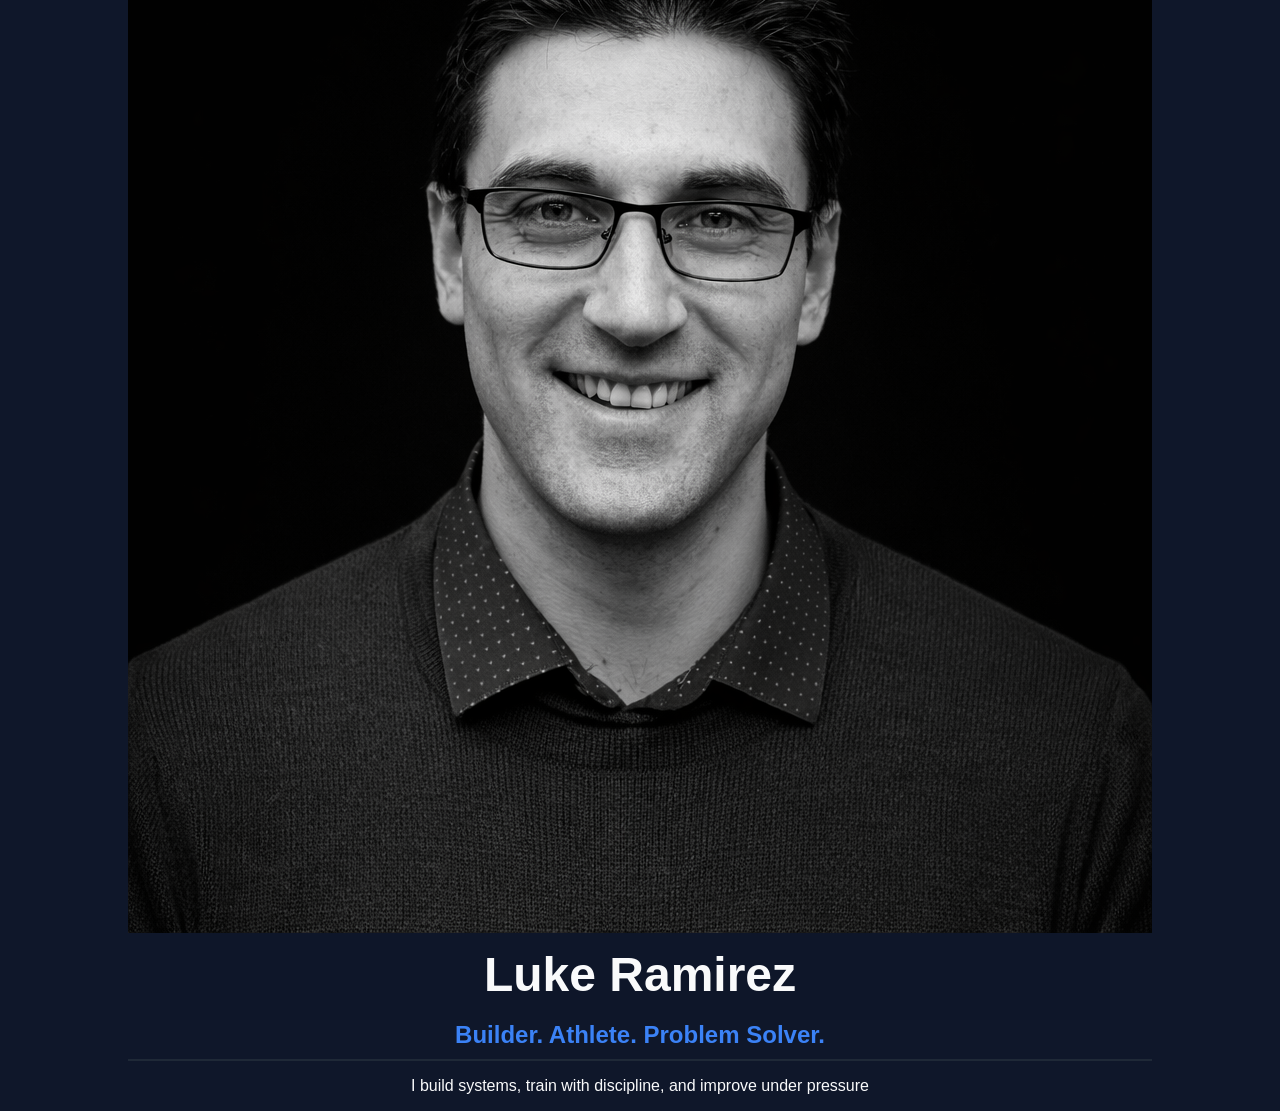
==== Index.html @ 67815a5f "first commit" ====
<!DOCTYPE html>
<html lang="en">
<head>
    <meta charset="UTF-8">
    <meta name="viewport" content="width=device-width, initial-scale=1.0">
    <title>Luke Ramirez Portfolio</title>
    <link rel="stylesheet" href="style.css">
</head>
<body>
    

    <section class="hero">
        <div class="overlay"></div>


        <div class="hero-content">
            <img src="images/1000000228.png" class="{profile-pic}">

            <h1>Luke Ramirez</h1>

            <h2> Builder. Athlete. Problem Solver.</h2>

            <p> I build systems, train with discipline, and improve under pressure</p>
        </div>
    </section>
</body>
</html>
---- style.css ----
body {
    margin: 0;
    font-family: Arial, sans-serif;
    background-color: #0f172a;
    color: #f9fafb;
}

/* HERO SECTION */
.hero {
    position: relative;
    height: 100vh;
    background: url('https://images.unsplash.com/photo-1501785888041-af3ef285b470') center/cover;
    display: flex;
    align-items: center;
    justify-content: center;
    text-align: center;
}

.overlay {
    position: absolute;
    width: 100%;
    height: 100%;
    background: rgba(15, 23, 42, 0.85);
}

.hero-content {
    position: relative;
    z-index: 1;
}

.profile-pic {
    width: 120px;
    height: 120px;
    border-radius: 50%;
    border: 3px solid #3b82f6;
    margin-bottom: 20px;
}

.hero h1 {
    font-size: 3rem;
    margin: 10px 0;
}

.hero h2 {
    color: #3b82f6;
    margin-bottom: 15px;
}

/* SECTIONS */
section {
    padding: 60px 20px;
    max-width: 900px;
    margin: auto;
}

h2 {
    border-bottom: 2px solid #1f2937;
    padding-bottom: 10px;
}

/* PROJECT CARD */
.project {
    background: #111827;
    padding: 20px;
    margin-top: 20px;
    border-radius: 10px;
    border: 1px solid #1f2937;
}

/* LISTS */
ul {
    list-style: none;
    padding: 0;
}

li {
    margin: 10px 0;
    color: #9ca3af;
}
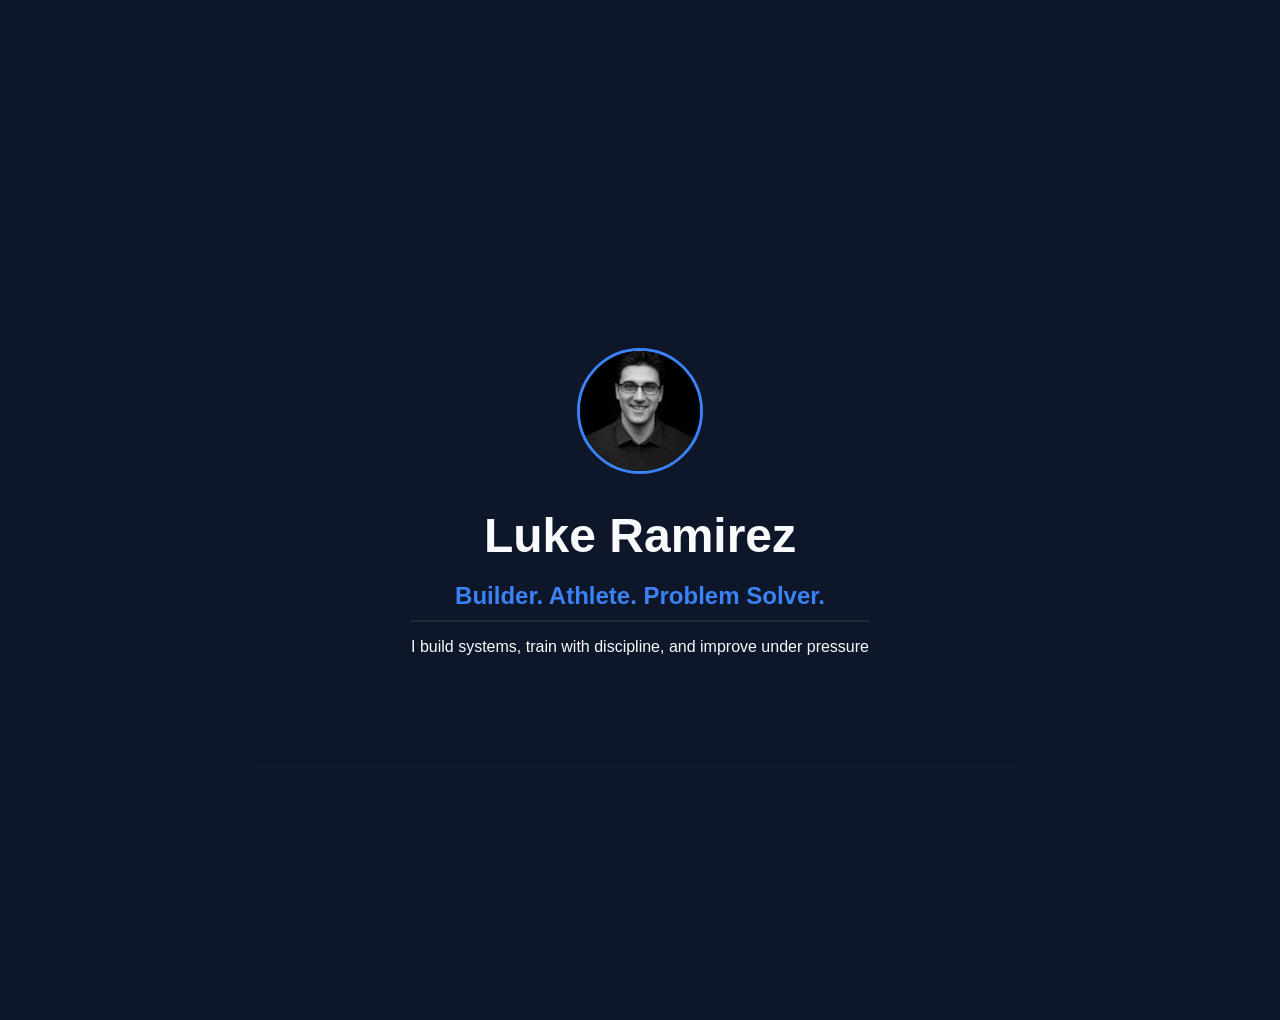
==== commit fb51145d: "push" ====
--- a/Index.html
+++ b/Index.html
@@ -1,27 +1,27 @@
 <!DOCTYPE html>
 <html lang="en">
-<head>
-    <meta charset="UTF-8">
-    <meta name="viewport" content="width=device-width, initial-scale=1.0">
-    <title>Luke Ramirez Portfolio</title>
-    <link rel="stylesheet" href="style.css">
-</head>
-<body>
-    
+    <head>
+        <meta charset="UTF-8">
+        <meta name="viewport" content="width=device-width, initial-scale=1.0">
+        <title>Luke Ramirez Portfolio</title>
+        <link rel="stylesheet" href="style.css">
+    </head>
+    <body>
+        
 
-    <section class="hero">
-        <div class="overlay"></div>
+        <section class="hero">
+            <div class="overlay"></div>
 
 
-        <div class="hero-content">
-            <img src="images/1000000228.png" class="{profile-pic}">
+            <div class="hero-content">
+                <img src="images/1000000228.png" class="profile-pic">
 
-            <h1>Luke Ramirez</h1>
+                <h1>Luke Ramirez</h1>
 
-            <h2> Builder. Athlete. Problem Solver.</h2>
+                <h2> Builder. Athlete. Problem Solver.</h2>
 
-            <p> I build systems, train with discipline, and improve under pressure</p>
-        </div>
-    </section>
-</body>
+                <p> I build systems, train with discipline, and improve under pressure</p>
+            </div>
+        </section>
+    </body>
 </html>
